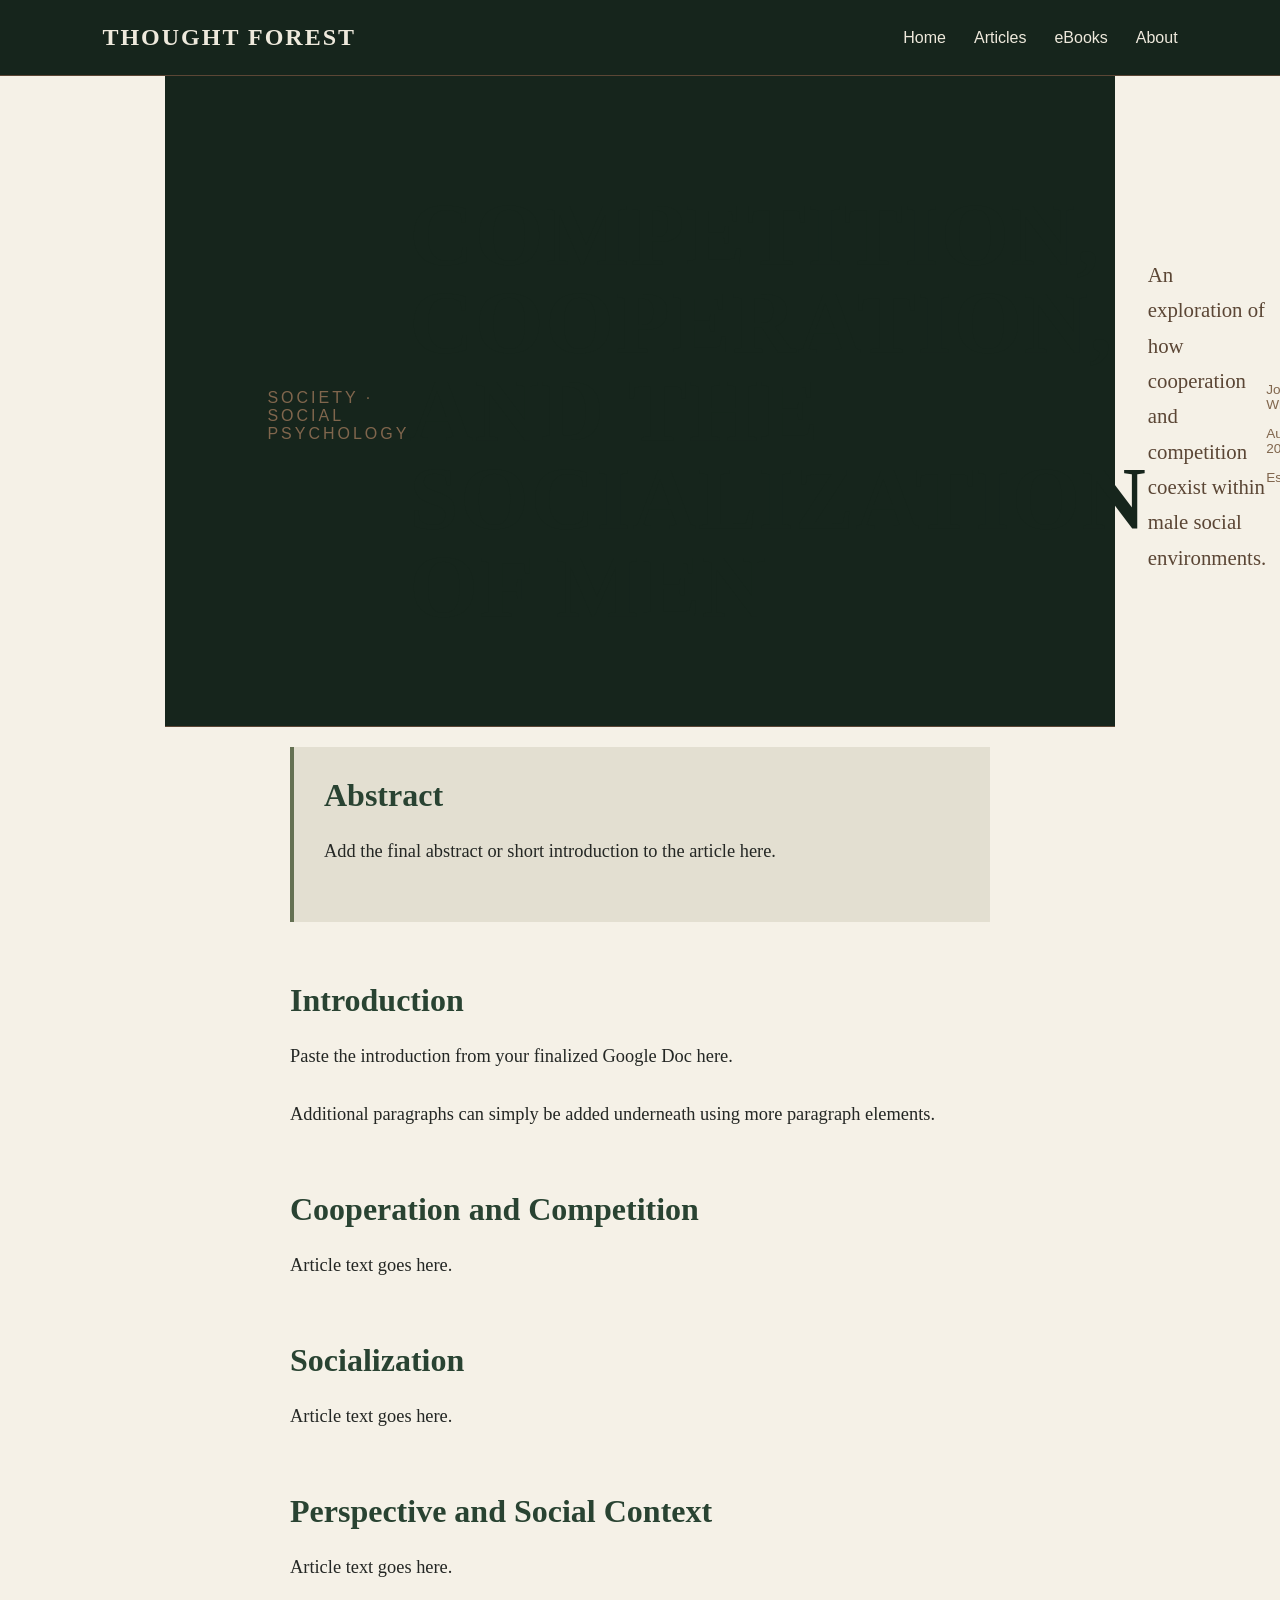
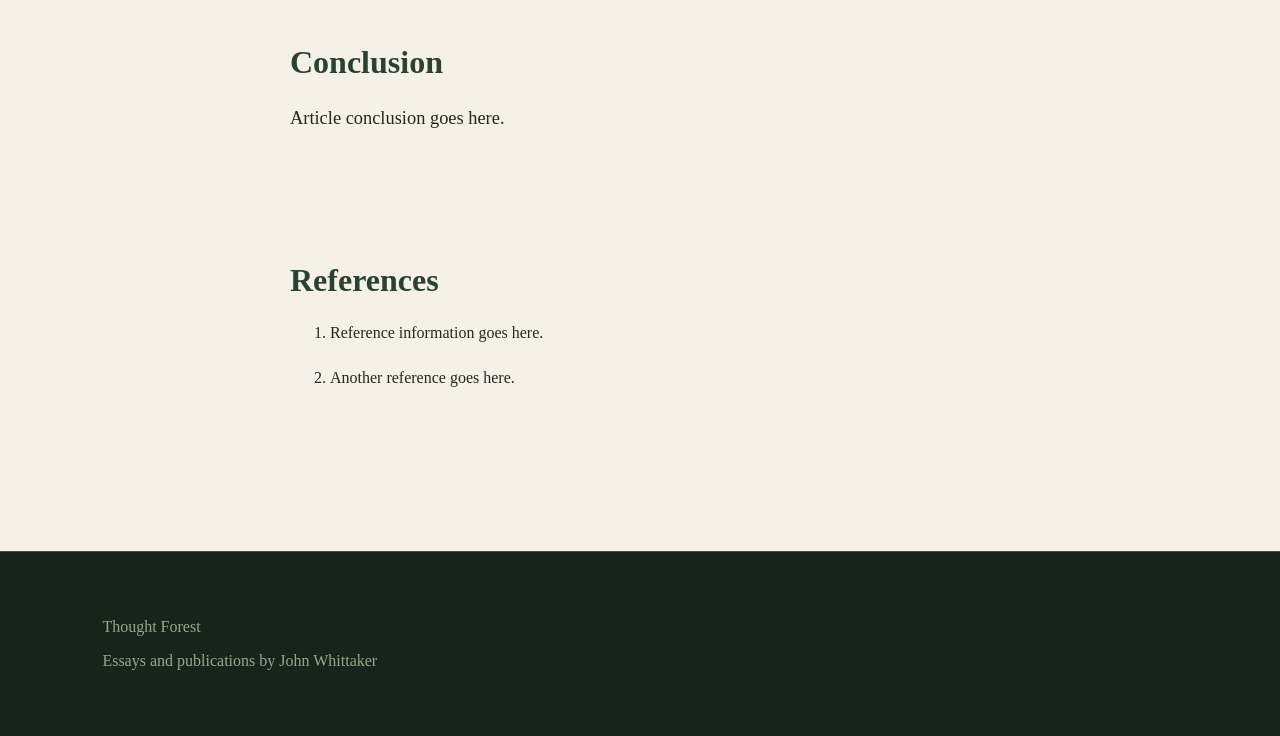
==== articles/articleimportant.html @ f32782eb "Add files via upload" ====
<!DOCTYPE html>
<html lang="en">

<head>
  <meta charset="UTF-8">

  <meta
    name="viewport"
    content="width=device-width, initial-scale=1.0"
  >

  <title>
    Competition, Cooperation, and the Socialization of Men | Thought Forest
  </title>

  <link rel="stylesheet" href="../colors.css">
</head>


<body>

  <header>
    <h1>
      <a href="../index.html">Thought Forest</a>
    </h1>

    <nav>
      <a href="../index.html">Home</a>
      <a href="../articles.html">Articles</a>
      <a href="../ebooks.html">eBooks</a>
      <a href="../about.html">About</a>
    </nav>
  </header>


  <main>

    <article class="publication-page">

      <header class="article-header">

        <p class="eyebrow">
          Society · Social Psychology
        </p>

        <h1>
          Competition, Cooperation,
          and the Socialization of Men
        </h1>

        <p class="article-subtitle">
          An exploration of how cooperation and competition
          coexist within male social environments.
        </p>

        <div class="article-byline">
          <span>John Whittaker</span>
          <span>August 2026</span>
          <span>Essay</span>
        </div>

      </header>


      <div class="article-body">

        <section class="abstract">

          <h2>Abstract</h2>

          <p>
            Add the final abstract or short introduction
            to the article here.
          </p>

        </section>


        <section>

          <h2>Introduction</h2>

          <p>
            Paste the introduction from your finalized
            Google Doc here.
          </p>

          <p>
            Additional paragraphs can simply be added
            underneath using more paragraph elements.
          </p>

        </section>


        <section>

          <h2>Cooperation and Competition</h2>

          <p>
            Article text goes here.
          </p>

        </section>


        <section>

          <h2>Socialization</h2>

          <p>
            Article text goes here.
          </p>

        </section>


        <section>

          <h2>Perspective and Social Context</h2>

          <p>
            Article text goes here.
          </p>

        </section>


        <section>

          <h2>Conclusion</h2>

          <p>
            Article conclusion goes here.
          </p>

        </section>


        <section class="references">

          <h2>References</h2>

          <ol>
            <li>
              Reference information goes here.
            </li>

            <li>
              Another reference goes here.
            </li>
          </ol>

        </section>

      </div>

    </article>

  </main>


  <footer>
    <p>Thought Forest</p>

    <p>
      Essays and publications by John Whittaker
    </p>
  </footer>

</body>

</html>
---- colors.css ----
:root {
  --forest-deep: #16251c;
  --forest: #294332;
  --moss: #657153;
  --sage: #9aa58b;

  --bark: #5b4635;
  --earth: #80664d;

  --charcoal: #242724;
  --black: #111411;

  --paper: #eee9dc;
  --cream: #f5f1e7;
}

* {
  box-sizing: border-box;
}

body {
  margin: 0;

  background: var(--black);
  color: var(--paper);

  font-family: Georgia, serif;
}

header {
  display: flex;
  justify-content: space-between;
  align-items: center;

  padding: 24px 8%;

  background: var(--forest-deep);
  border-bottom: 1px solid var(--bark);
}

header h1 {
  margin: 0;

  font-size: 1.5rem;
  letter-spacing: 2px;
  text-transform: uppercase;
}

nav {
  display: flex;
  gap: 28px;
}

nav a {
  color: var(--paper);
  text-decoration: none;

  font-family: Arial, sans-serif;
}

nav a:hover {
  color: var(--sage);
}

.hero {
  min-height: 70vh;

  display: flex;
  flex-direction: column;
  justify-content: center;

  padding: 8%;

  background: url("downloads/forest-night.jpg")
    center/cover no-repeat;
    min-height:100vh;
    position: relative;
  );
}

.hero h2 {
  max-width: 800px;

  margin: 10px 0;

  font-size: clamp(3rem, 7vw, 6rem);
  line-height: 0.95;
}

.hero p {
  max-width: 650px;

  font-size: 1.2rem;
  line-height: 1.7;

  color: var(--sage);
}

.eyebrow {
  font-family: Arial, sans-serif;

  text-transform: uppercase;
  letter-spacing: 3px;

  color: var(--earth);
}

.button {
  width: fit-content;

  margin-top: 24px;
  padding: 14px 24px;

  background: var(--moss);
  color: white;

  text-decoration: none;

  border-radius: 4px;
}

.featured {
  padding: 80px 8%;

  background: var(--paper);
  color: var(--charcoal);
}

.featured h2 {
  max-width: 800px;

  font-size: 3rem;
}

.featured p {
  max-width: 650px;

  line-height: 1.7;
}

.featured a {
  color: var(--forest);
  font-weight: bold;
}

.publications {
  padding: 90px 8%;
  background: var(--near-black);
}

.section-heading {
  max-width: 700px;
  margin-bottom: 50px;
}

.section-heading h2 {
  margin: 8px 0 18px;

  font-size: clamp(2.4rem, 5vw, 4rem);
}

.section-heading > p:last-child {
  color: var(--sage);
  line-height: 1.7;
}

.article-grid {
  display: grid;

  grid-template-columns:
    repeat(3, minmax(0, 1fr));

  gap: 24px;
}

.article-card {
  display: flex;
  flex-direction: column;

  min-height: 380px;

  padding: 32px;

  background: var(--forest-deep);

  border: 1px solid var(--bark);
  border-radius: 8px;
}

.article-topic {
  margin: 0 0 20px;

  color: var(--sage);

  font-family: Arial, sans-serif;

  font-size: 0.75rem;
  letter-spacing: 2px;

  text-transform: uppercase;
}

.article-card h3 {
  margin: 0 0 18px;

  font-size: 1.8rem;
  line-height: 1.15;
}

.article-description {
  margin: 0;

  color: var(--sage);

  line-height: 1.7;
}

.article-meta {
  display: flex;
  flex-wrap: wrap;

  gap: 10px;

  margin-top: auto;
  padding-top: 30px;

  color: var(--earth);

  font-family: Arial, sans-serif;
  font-size: 0.8rem;
}

.article-meta span:not(:last-child)::after {
  content: "•";
  margin-left: 10px;
}

.article-card > a {
  margin-top: 18px;

  color: var(--paper);
  text-decoration: none;

  font-weight: bold;
}

.article-card > a:hover {
  color: var(--sage);
}

@media (max-width: 850px) {

  .article-grid {
    grid-template-columns: 1fr;
  }

}

header h1 a {
  color: var(--paper);
  text-decoration: none;
}


/* ARTICLE PAGE */

.publication-page {
  background: var(--cream);
  color: var(--charcoal);
}


.article-header {
  max-width: 950px;

  margin: 0 auto;
  padding: 100px 8% 70px;
}


.article-header h1 {
  margin: 15px 0 25px;

  font-size: clamp(3rem, 7vw, 5.5rem);
  line-height: 1;

  color: var(--forest-deep);
}


.article-subtitle {
  max-width: 700px;

  font-size: 1.3rem;
  line-height: 1.7;

  color: var(--bark);
}


.article-byline {
  display: flex;
  flex-wrap: wrap;
  gap: 14px;

  margin-top: 35px;

  font-family: Arial, sans-serif;
  font-size: 0.85rem;

  color: var(--earth);
}


.article-byline span:not(:last-child)::after {
  content: "•";
  margin-left: 14px;
}


.article-body {
  max-width: 760px;

  margin: 0 auto;
  padding: 20px 30px 100px;
}


.article-body section {
  margin-bottom: 60px;
}


.article-body h2 {
  margin-bottom: 20px;

  font-size: 2rem;

  color: var(--forest);
}


.article-body p {
  margin-bottom: 24px;

  font-size: 1.15rem;
  line-height: 1.85;
}


.abstract {
  padding: 30px;

  background: #e3dfd1;

  border-left: 4px solid var(--moss);
}


.abstract h2 {
  margin-top: 0;
}


.references {
  padding-top: 40px;

  border-top: 1px solid var(--sand);
}


.references li {
  margin-bottom: 18px;

  line-height: 1.7;
}

footer {
  padding: 50px 8%;

  background: var(--forest-deep);
  color: var(--sage);

  border-top: 1px solid var(--bark);
}
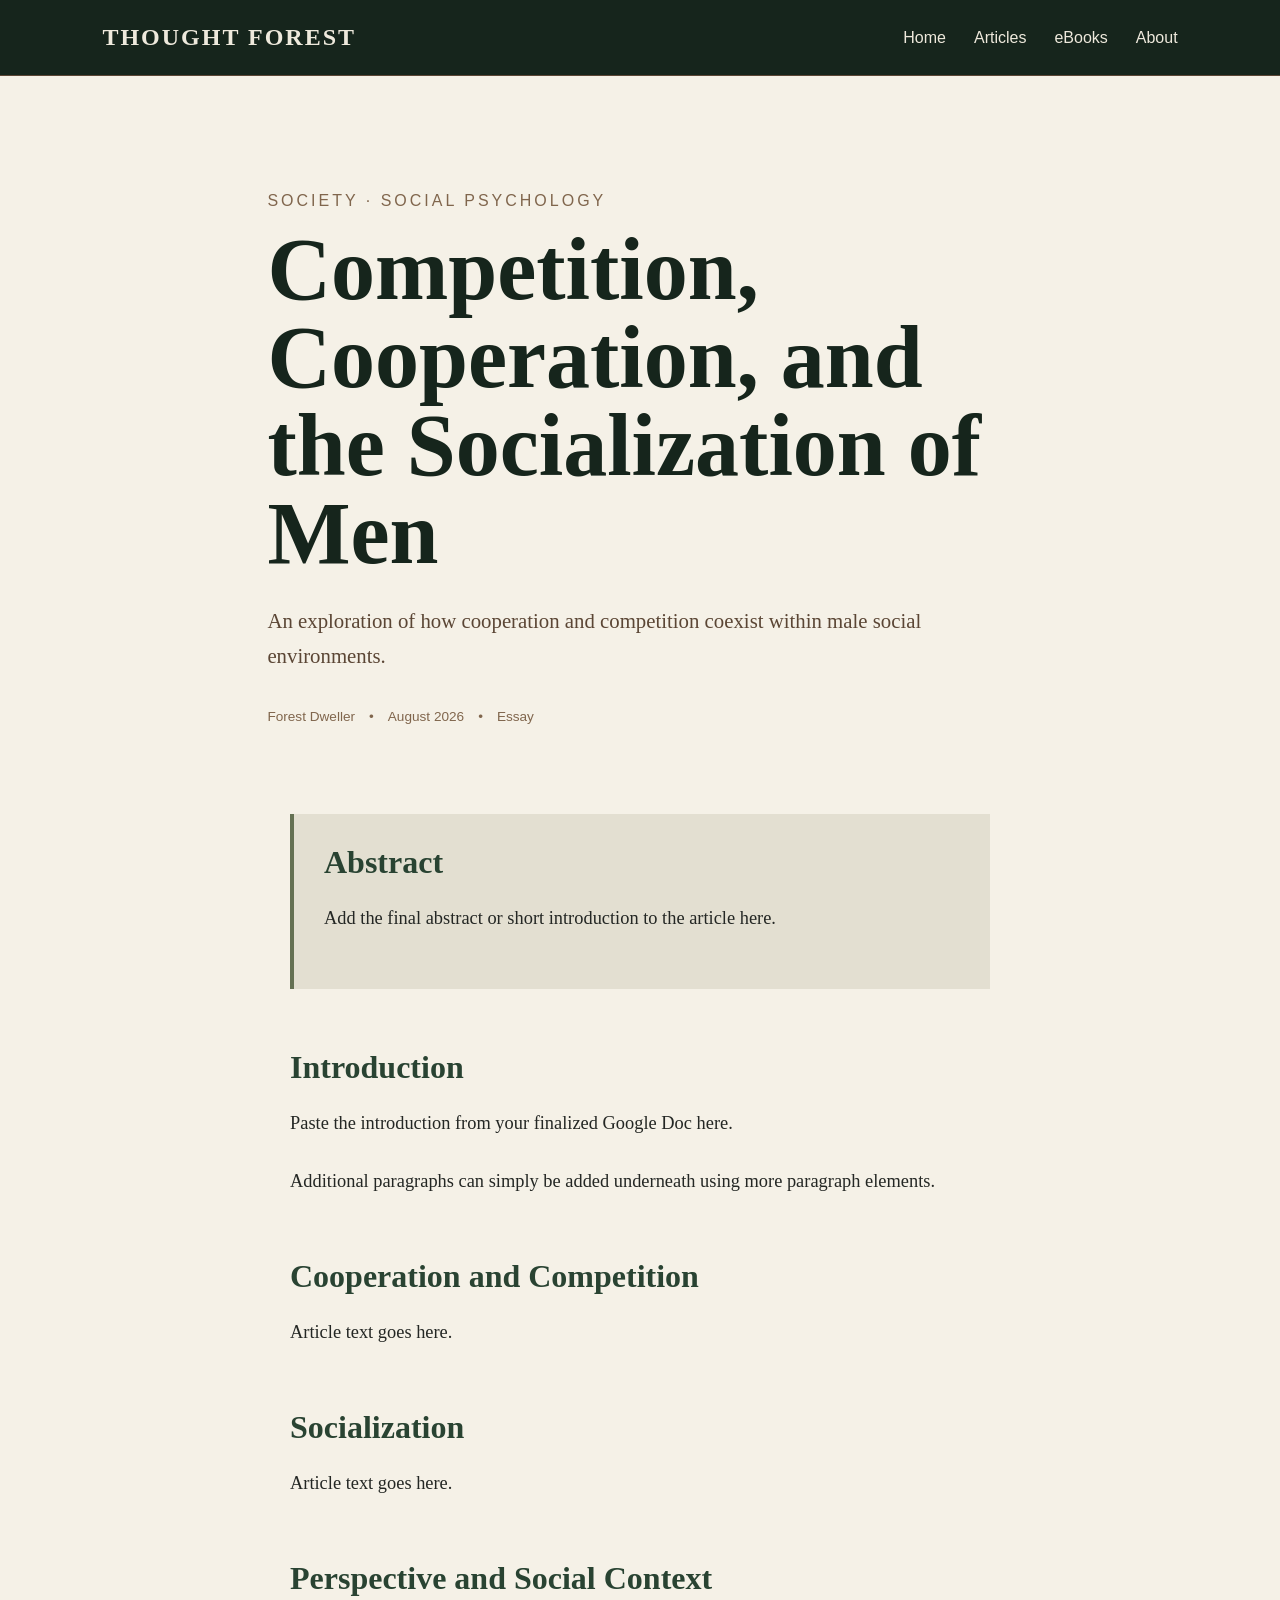
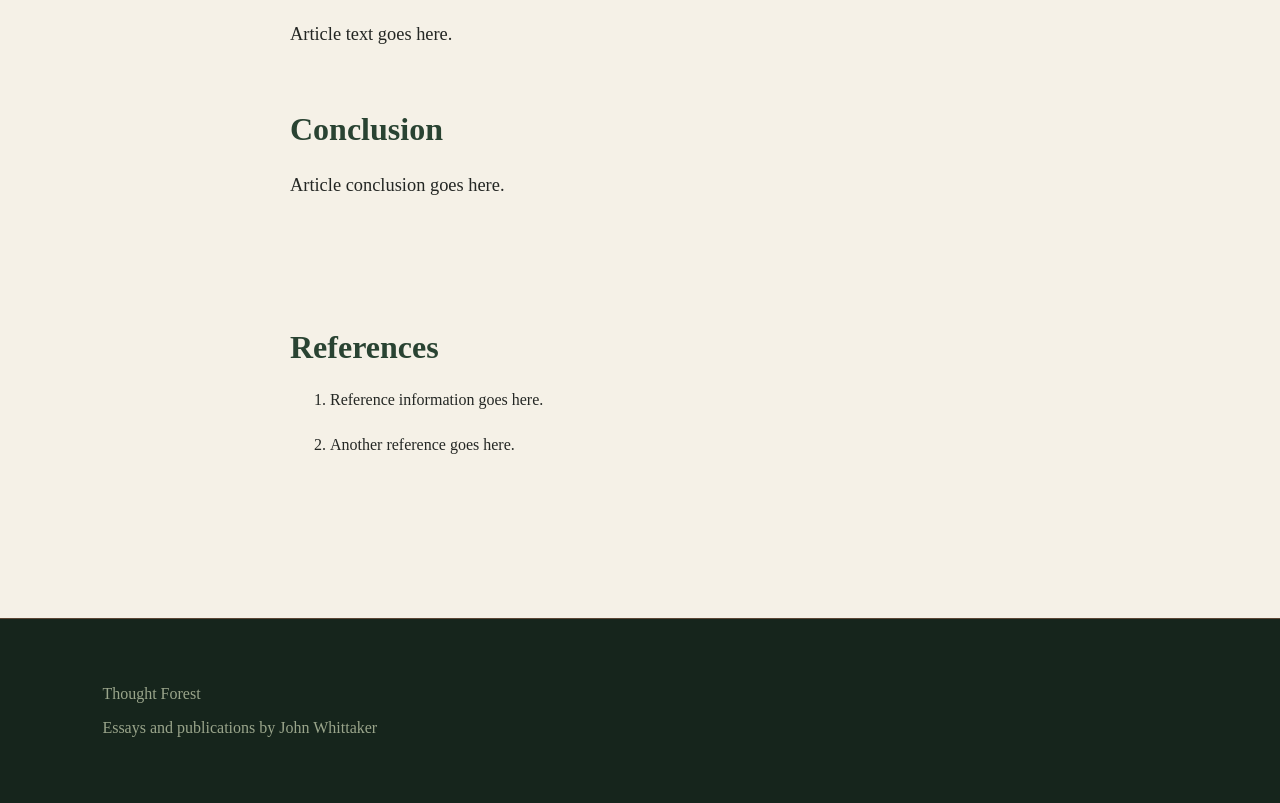
==== commit b5877d4e: "Modify article header and byline in articleimportant.html Updated the article header and byline info" ====
--- a/articles/articleimportant.html
+++ b/articles/articleimportant.html
@@ -37,7 +37,7 @@
 
     <article class="publication-page">
 
-      <header class="article-header">
+      <div class="article-header">
 
         <p class="eyebrow">
           Society · Social Psychology
@@ -54,12 +54,12 @@
         </p>
 
         <div class="article-byline">
-          <span>John Whittaker</span>
+          <span>Forest Dweller</span>
           <span>August 2026</span>
           <span>Essay</span>
         </div>
 
-      </header>
+      </div>
 
 
       <div class="article-body">
@@ -170,4 +170,4 @@
 
 </body>
 
-</html>+</html>
